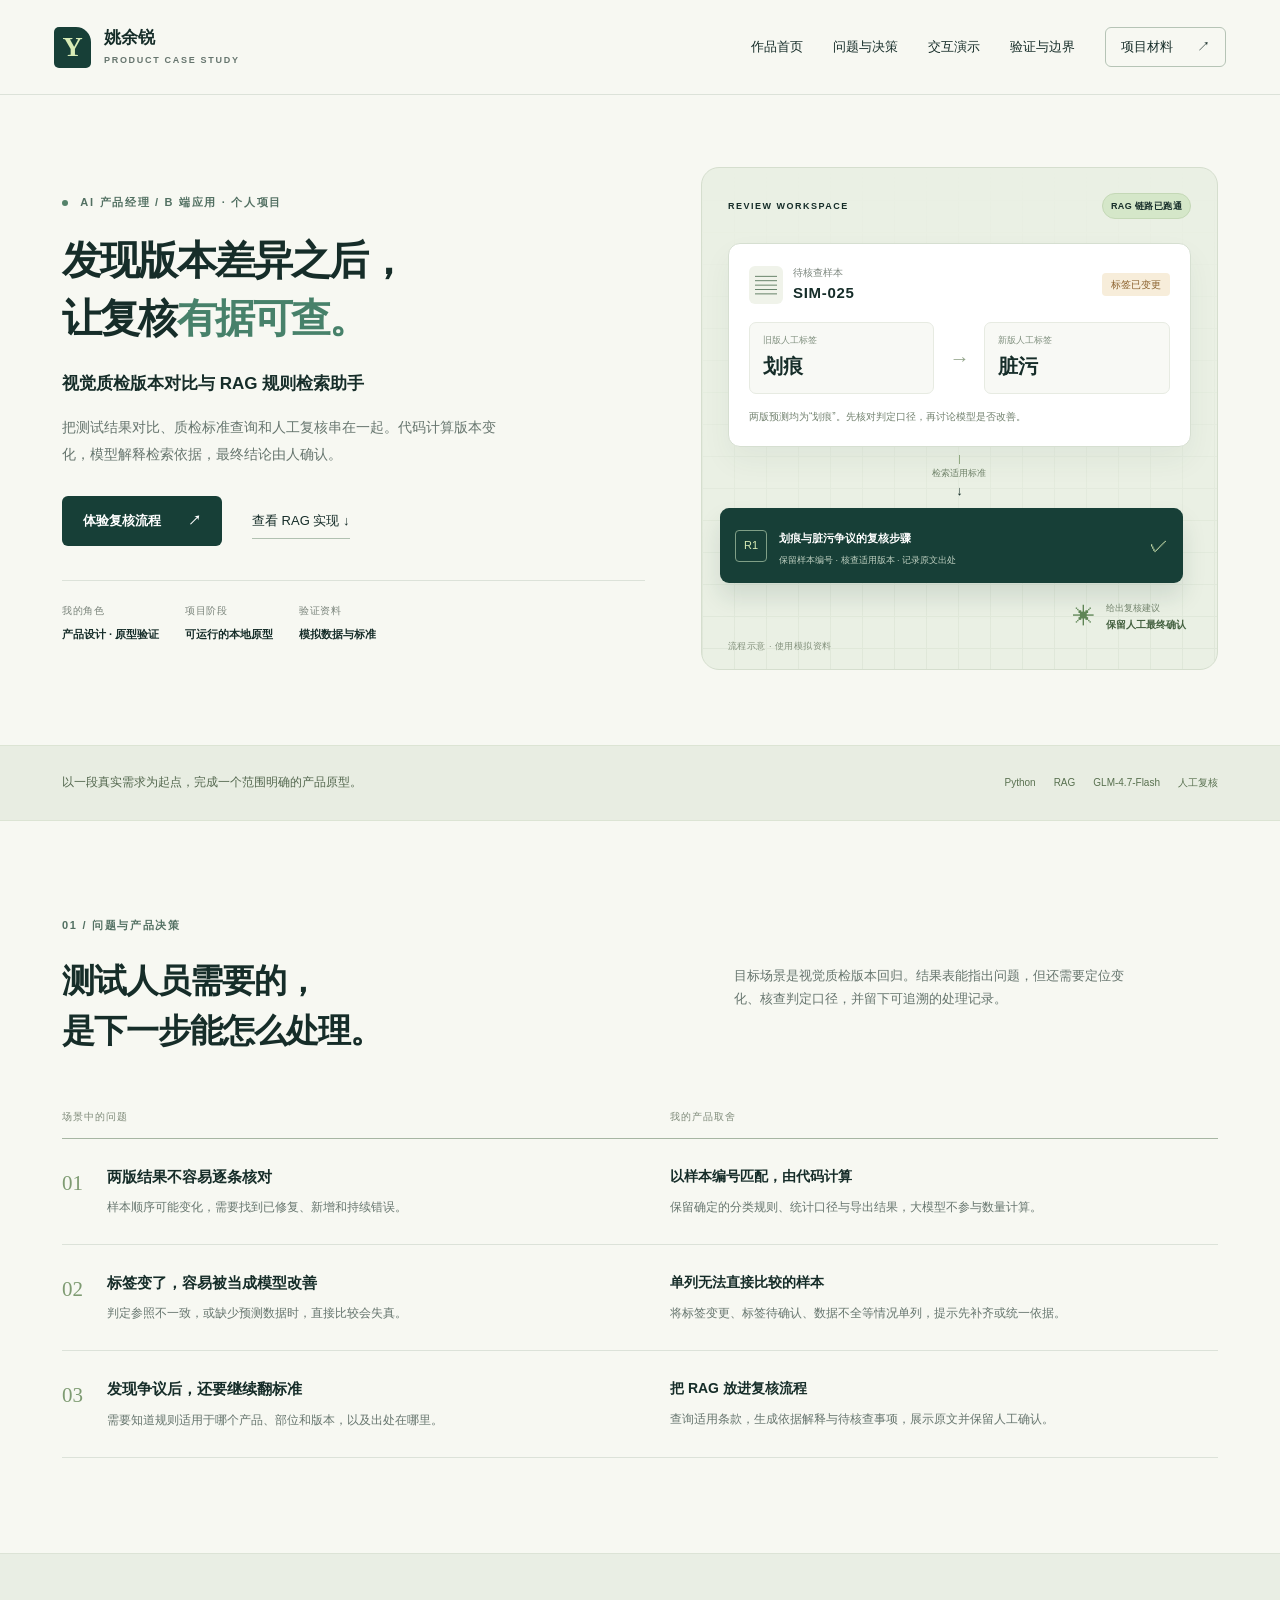
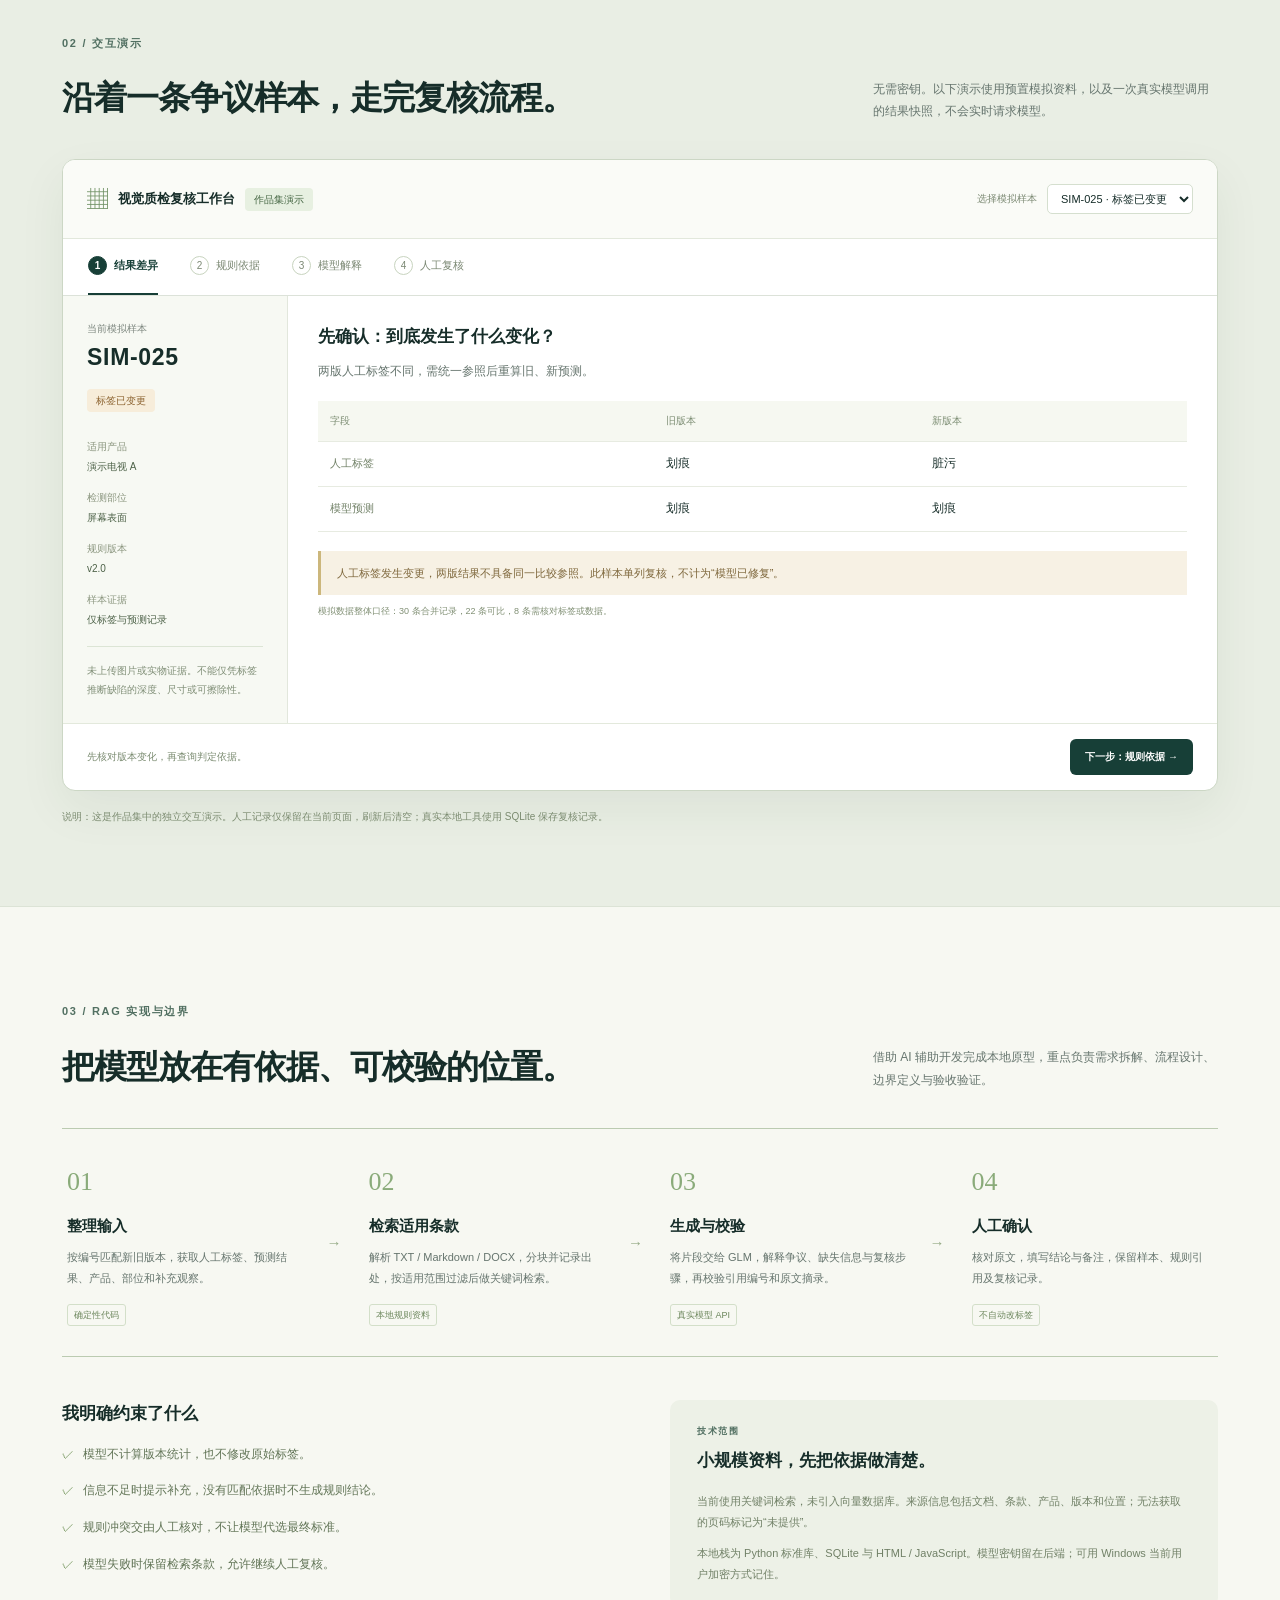
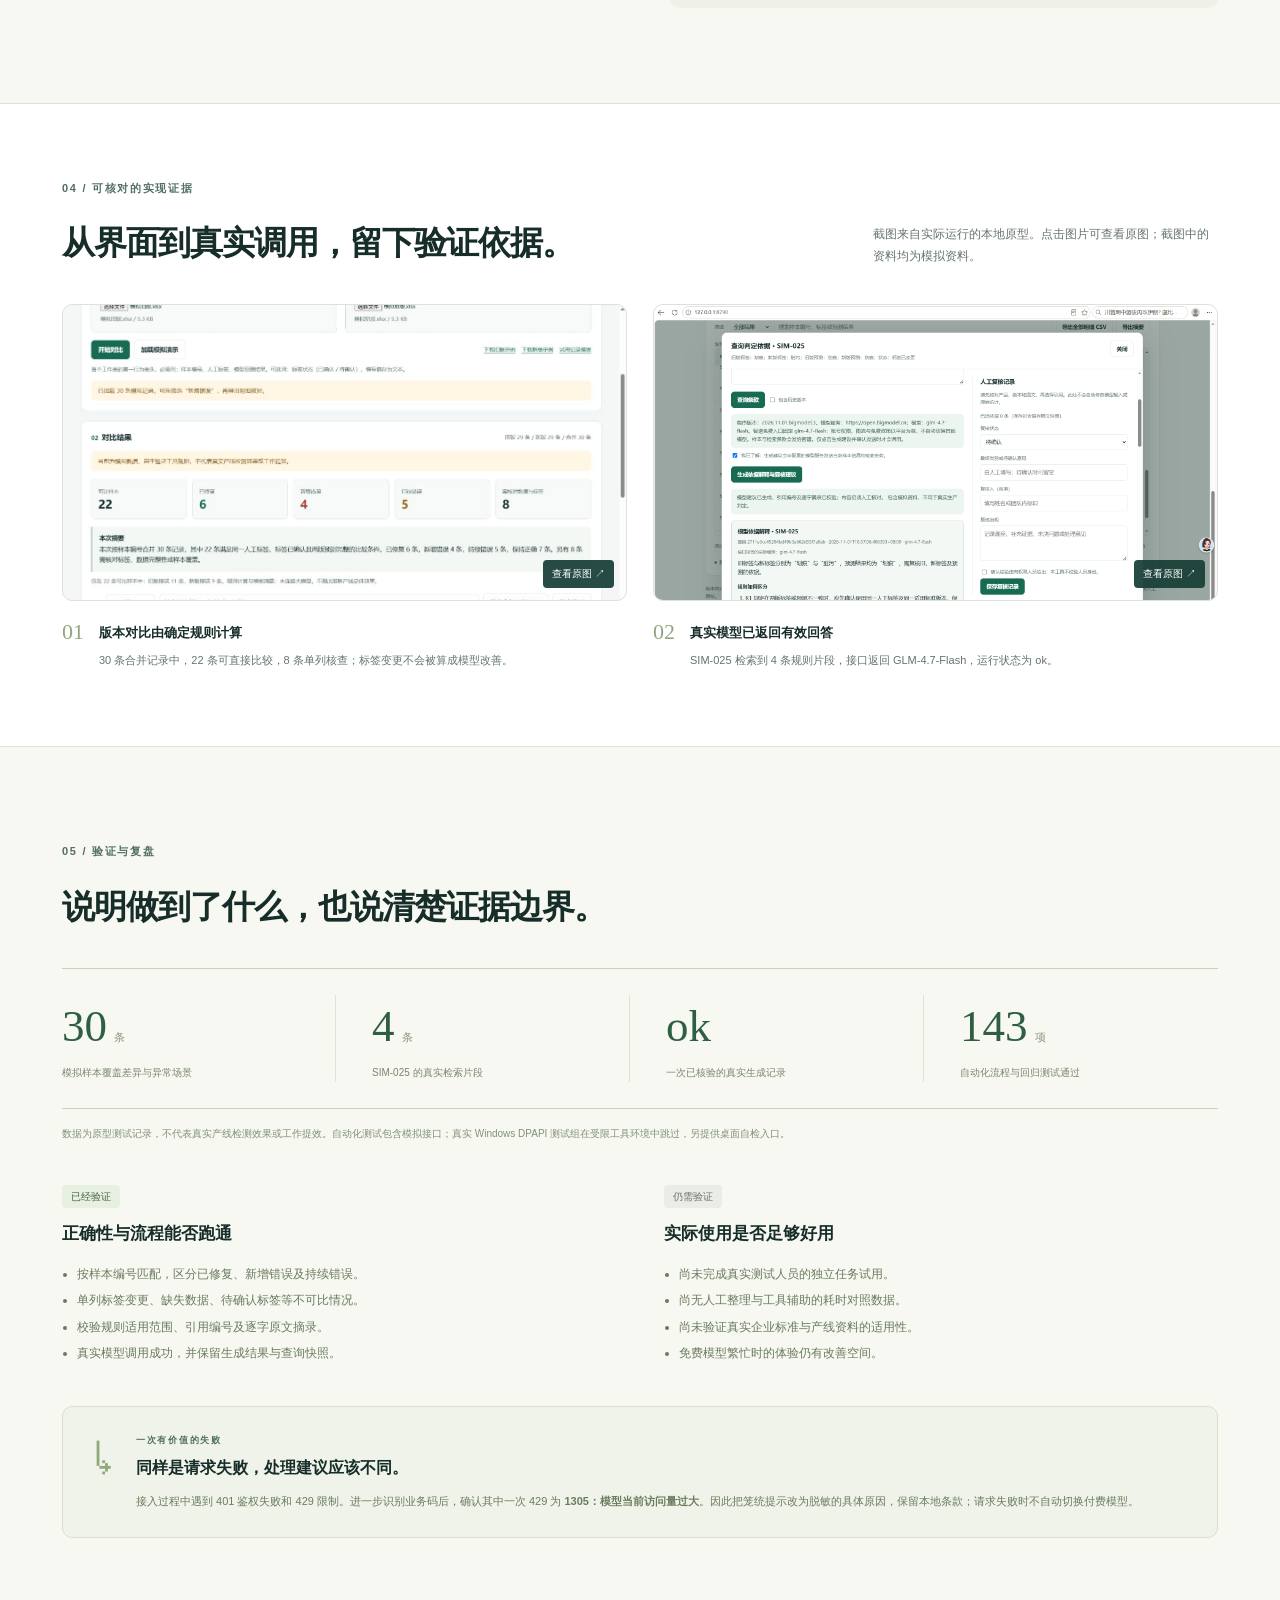
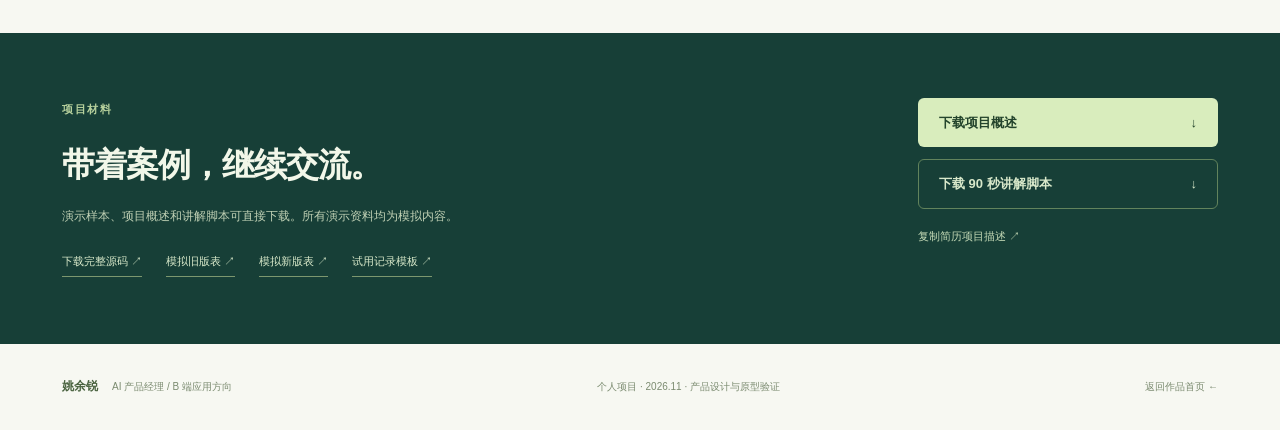
==== case-study.html @ f538631b "Publish AI product portfolio with interactive QC demo and source download" ====
<!doctype html>
<html lang="zh-CN">
<head>
  <meta charset="utf-8"><meta name="viewport" content="width=device-width,initial-scale=1">
  <title>姚余锐｜视觉质检 RAG 助手 · 产品作品集</title>
  <meta name="description" content="姚余锐的 AI 产品经理与 B 端应用个人项目案例：从测试版本差异到规则依据、模型解释和人工复核。含可交互案例与真实生成快照。">
  <meta name="theme-color" content="#173f37">
  <link rel="icon" href="assets/favicon.svg" type="image/svg+xml">
  <link rel="stylesheet" href="styles.css">
  <script src="assets/case-data.js" defer></script><script src="portfolio.js" defer></script>
</head>
<body>
<a class="skip" href="#main">跳到正文</a>
<header class="header"><a href="index.html" class="brand" aria-label="姚余锐作品集首页"><span class="monogram">Y</span><span>姚余锐<span class="brand-sub">PRODUCT CASE STUDY</span></span></a><nav aria-label="主导航"><a href="index.html">作品首页</a><a href="#problem">问题与决策</a><a href="#demo">交互演示</a><a href="#validation">验证与边界</a><a class="nav-cta" href="#materials">项目材料 <span aria-hidden="true">↗</span></a></nav></header>
<main id="main">
<section class="hero wrap">
  <div class="hero-copy"><p class="eyebrow"><span class="dot"></span> AI 产品经理 / B 端应用 · 个人项目</p><h1>发现版本差异之后，<br>让复核<span class="accent">有据可查。</span></h1><p class="hero-lead">视觉质检版本对比与 RAG 规则检索助手</p><p class="hero-description">把测试结果对比、质检标准查询和人工复核串在一起。代码计算版本变化，模型解释检索依据，最终结论由人确认。</p><div class="hero-actions"><a class="button primary" href="#demo">体验复核流程 <span aria-hidden="true">↗</span></a><a class="text-link" href="#implementation">查看 RAG 实现 <span aria-hidden="true">↓</span></a></div><dl class="hero-meta"><div><dt>我的角色</dt><dd>产品设计 · 原型验证</dd></div><div><dt>项目阶段</dt><dd>可运行的本地原型</dd></div><div><dt>验证资料</dt><dd>模拟数据与标准</dd></div></dl></div>
  <div class="hero-visual" aria-label="从结果差异到规则依据的产品流程示意">
    <div class="visual-grid"></div><div class="visual-top"><span>REVIEW WORKSPACE</span><span class="live-pill">RAG 链路已跑通</span></div>
    <div class="sample-card"><div class="sample-title"><span class="file-icon">▤</span><div><span class="small-muted">待核查样本</span><strong>SIM-025</strong></div><span class="tag amber">标签已变更</span></div><div class="prediction-grid"><div><span>旧版人工标签</span><b>划痕</b></div><span class="change-arrow">→</span><div><span>新版人工标签</span><b>脏污</b></div></div><p>两版预测均为“划痕”。先核对判定口径，再讨论模型是否改善。</p></div>
    <div class="connector"><span></span><b>检索适用标准</b><span>↓</span></div>
    <div class="evidence-preview"><span class="source-index">R1</span><div><strong>划痕与脏污争议的复核步骤</strong><p>保留样本编号 · 核查适用版本 · 记录原文出处</p></div><span class="check-icon">✓</span></div>
    <div class="human-note"><span>✳</span><p>给出复核建议<br><strong>保留人工最终确认</strong></p></div><span class="visual-footnote">流程示意 · 使用模拟资料</span>
  </div>
</section>
<section class="project-strip"><div class="wrap strip-inner"><p>以一段真实需求为起点，完成一个范围明确的产品原型。</p><div><span>Python</span><span>RAG</span><span>GLM-4.7-Flash</span><span>人工复核</span></div></div></section>

<section id="problem" class="section wrap"><div class="section-intro"><p class="eyebrow">01 / 问题与产品决策</p><h2>测试人员需要的，<br>是下一步能怎么处理。</h2><p>目标场景是视觉质检版本回归。结果表能指出问题，但还需要定位变化、核查判定口径，并留下可追溯的处理记录。</p></div>
  <div class="decision-table"><div class="decision-head"><span>场景中的问题</span><span>我的产品取舍</span></div><article><div><span class="index">01</span><h3>两版结果不容易逐条核对</h3><p>样本顺序可能变化，需要找到已修复、新增和持续错误。</p></div><div><h4>以样本编号匹配，由代码计算</h4><p>保留确定的分类规则、统计口径与导出结果，大模型不参与数量计算。</p></div></article><article><div><span class="index">02</span><h3>标签变了，容易被当成模型改善</h3><p>判定参照不一致，或缺少预测数据时，直接比较会失真。</p></div><div><h4>单列无法直接比较的样本</h4><p>将标签变更、标签待确认、数据不全等情况单列，提示先补齐或统一依据。</p></div></article><article><div><span class="index">03</span><h3>发现争议后，还要继续翻标准</h3><p>需要知道规则适用于哪个产品、部位和版本，以及出处在哪里。</p></div><div><h4>把 RAG 放进复核流程</h4><p>查询适用条款，生成依据解释与待核查事项，展示原文并保留人工确认。</p></div></article></div>
</section>

<section id="demo" class="demo-section"><div class="wrap"><div class="section-heading"><div><p class="eyebrow">02 / 交互演示</p><h2>沿着一条争议样本，走完复核流程。</h2></div><p>无需密钥。以下演示使用预置模拟资料，以及一次真实模型调用的结果快照，不会实时请求模型。</p></div>
  <div class="workspace"><div class="workspace-top"><div><span class="workspace-symbol">▦</span><strong>视觉质检复核工作台</strong><span class="tag pale">作品集演示</span></div><label>选择模拟样本 <select id="sampleSelect"><option value="SIM-025">SIM-025 · 标签已变更</option><option value="SIM-026">SIM-026 · 数据不完整</option><option value="SIM-007">SIM-007 · 新增错误</option></select></label></div>
  <div class="step-tabs" role="tablist" aria-label="复核步骤"><button id="tab-0" role="tab" aria-selected="true" aria-controls="demoPanel" data-step="0"><span>1</span>结果差异</button><button id="tab-1" role="tab" aria-selected="false" aria-controls="demoPanel" data-step="1"><span>2</span>规则依据</button><button id="tab-2" role="tab" aria-selected="false" aria-controls="demoPanel" data-step="2"><span>3</span>模型解释</button><button id="tab-3" role="tab" aria-selected="false" aria-controls="demoPanel" data-step="3"><span>4</span>人工复核</button></div>
  <div class="workspace-body"><aside class="sample-summary"><div class="small-muted">当前模拟样本</div><h3 id="sampleId">SIM-025</h3><span id="sampleStatus" class="tag amber">标签已变更</span><dl><div><dt>适用产品</dt><dd>演示电视 A</dd></div><div><dt>检测部位</dt><dd>屏幕表面</dd></div><div><dt>规则版本</dt><dd>v2.0</dd></div><div><dt>样本证据</dt><dd>仅标签与预测记录</dd></div></dl><p class="aside-note">未上传图片或实物证据。不能仅凭标签推断缺陷的深度、尺寸或可擦除性。</p></aside><div id="demoPanel" role="tabpanel" aria-labelledby="tab-0" tabindex="0"></div></div>
  <div class="workspace-bottom"><span id="stepHint">先核对版本变化，再查询判定依据。</span><button id="nextStep" class="button small primary">下一步：规则依据 →</button></div></div>
  <p class="demo-footnote">说明：这是作品集中的独立交互演示。人工记录仅保留在当前页面，刷新后清空；真实本地工具使用 SQLite 保存复核记录。</p>
</div></section>

<section id="implementation" class="section wrap"><div class="section-heading"><div><p class="eyebrow">03 / RAG 实现与边界</p><h2>把模型放在有依据、可校验的位置。</h2></div><p>借助 AI 辅助开发完成本地原型，重点负责需求拆解、流程设计、边界定义与验收验证。</p></div>
  <div class="architecture"><article><span class="arch-number">01</span><h3>整理输入</h3><p>按编号匹配新旧版本，获取人工标签、预测结果、产品、部位和补充观察。</p><small>确定性代码</small></article><span class="arch-arrow">→</span><article><span class="arch-number">02</span><h3>检索适用条款</h3><p>解析 TXT / Markdown / DOCX，分块并记录出处，按适用范围过滤后做关键词检索。</p><small>本地规则资料</small></article><span class="arch-arrow">→</span><article><span class="arch-number">03</span><h3>生成与校验</h3><p>将片段交给 GLM，解释争议、缺失信息与复核步骤，再校验引用编号和原文摘录。</p><small>真实模型 API</small></article><span class="arch-arrow">→</span><article><span class="arch-number">04</span><h3>人工确认</h3><p>核对原文，填写结论与备注，保留样本、规则引用及复核记录。</p><small>不自动改标签</small></article></div>
  <div class="boundary-grid"><div><h3>我明确约束了什么</h3><ul class="check-list"><li>模型不计算版本统计，也不修改原始标签。</li><li>信息不足时提示补充，没有匹配依据时不生成规则结论。</li><li>规则冲突交由人工核对，不让模型代选最终标准。</li><li>模型失败时保留检索条款，允许继续人工复核。</li></ul></div><div class="implementation-note"><p class="eyebrow">技术范围</p><h3>小规模资料，先把依据做清楚。</h3><p>当前使用关键词检索，未引入向量数据库。来源信息包括文档、条款、产品、版本和位置；无法获取的页码标记为“未提供”。</p><p>本地栈为 Python 标准库、SQLite 与 HTML / JavaScript。模型密钥留在后端；可用 Windows 当前用户加密方式记住。</p></div></div>
</section>

<section class="evidence-section"><div class="wrap"><div class="section-heading"><div><p class="eyebrow">04 / 可核对的实现证据</p><h2>从界面到真实调用，留下验证依据。</h2></div><p>截图来自实际运行的本地原型。点击图片可查看原图；截图中的资料均为模拟资料。</p></div><div class="screenshots"><figure><button class="image-button" data-image="assets/comparison.png" data-caption="本地工具 · 模拟版本对比结果"><img src="assets/comparison.png" alt="本地工具模拟版本对比：22条可比样本、6条已修复、4条新增错误、5条持续错误和8条需核对记录" loading="lazy" width="1265" height="712"><span class="zoom-label">查看原图 ↗</span></button><figcaption><span>01</span><div><strong>版本对比由确定规则计算</strong><p>30 条合并记录中，22 条可直接比较，8 条单列核查；标签变更不会被算成模型改善。</p></div></figcaption></figure><figure><button class="image-button" data-image="assets/rag-success.png" data-caption="真实模型调用 · SIM-025 成功结果"><img src="assets/rag-success.png" alt="SIM-025真实调用GLM-4.7-Flash成功，模型建议已生成，引用编号及逐字摘录已校验" loading="lazy" width="1838" height="1031"><span class="zoom-label">查看原图 ↗</span></button><figcaption><span>02</span><div><strong>真实模型已返回有效回答</strong><p>SIM-025 检索到 4 条规则片段，接口返回 GLM-4.7-Flash，运行状态为 ok。</p></div></figcaption></figure></div></div></section>

<section id="validation" class="section wrap"><div class="section-heading"><div><p class="eyebrow">05 / 验证与复盘</p><h2>说明做到了什么，也说清楚证据边界。</h2></div></div><div class="validation-stats"><div><b>30<span>条</span></b><p>模拟样本覆盖差异与异常场景</p></div><div><b>4<span>条</span></b><p>SIM-025 的真实检索片段</p></div><div><b>ok</b><p>一次已核验的真实生成记录</p></div><div><b>143<span>项</span></b><p>自动化流程与回归测试通过</p></div></div>
<p class="validation-caption">数据为原型测试记录，不代表真实产线检测效果或工作提效。自动化测试包含模拟接口；真实 Windows DPAPI 测试组在受限工具环境中跳过，另提供桌面自检入口。</p>
<div class="verification-grid"><article><span class="tag pale">已经验证</span><h3>正确性与流程能否跑通</h3><ul><li>按样本编号匹配，区分已修复、新增错误及持续错误。</li><li>单列标签变更、缺失数据、待确认标签等不可比情况。</li><li>校验规则适用范围、引用编号及逐字原文摘录。</li><li>真实模型调用成功，并保留生成结果与查询快照。</li></ul></article><article><span class="tag neutral">仍需验证</span><h3>实际使用是否足够好用</h3><ul><li>尚未完成真实测试人员的独立任务试用。</li><li>尚无人工整理与工具辅助的耗时对照数据。</li><li>尚未验证真实企业标准与产线资料的适用性。</li><li>免费模型繁忙时的体验仍有改善空间。</li></ul></article></div>
<div class="lesson"><span class="lesson-mark">↳</span><div><p class="eyebrow">一次有价值的失败</p><h3>同样是请求失败，处理建议应该不同。</h3><p>接入过程中遇到 401 鉴权失败和 429 限制。进一步识别业务码后，确认其中一次 429 为 <strong>1305：模型当前访问量过大</strong>。因此把笼统提示改为脱敏的具体原因，保留本地条款；请求失败时不自动切换付费模型。</p></div></div>
</section>

<section id="materials" class="materials-section"><div class="wrap materials-inner"><div><p class="eyebrow">项目材料</p><h2>带着案例，继续交流。</h2><p>演示样本、项目概述和讲解脚本可直接下载。所有演示资料均为模拟内容。</p><div class="download-links"><a href="assets/qc-rag-source.zip" download>下载完整源码 ↗</a><a href="assets/demo-old.xlsx" download>模拟旧版表 ↗</a><a href="assets/demo-new.xlsx" download>模拟新版表 ↗</a><a href="assets/usability-test-template.xlsx" download>试用记录模板 ↗</a></div></div><div class="material-actions"><a class="button light" href="assets/project-brief.txt" download>下载项目概述 <span>↓</span></a><a class="button outline-light" href="assets/demo-script.txt" download>下载 90 秒讲解脚本 <span>↓</span></a><button class="text-light" id="copyResume">复制简历项目描述 ↗</button><span id="copyStatus" role="status" aria-live="polite"></span></div></div></section>
<footer class="footer wrap"><div><strong>姚余锐</strong><span>AI 产品经理 / B 端应用方向</span></div><p>个人项目 · 2026.11 · 产品设计与原型验证</p><a href="index.html">返回作品首页 ←</a></footer>
</main>
<dialog id="imageDialog" class="image-dialog"><div class="image-dialog-bar"><span id="imageCaption"></span><button id="closeImage" aria-label="关闭原图">关闭 ×</button></div><img id="fullImage" alt=""></dialog>
</body></html>
---- styles.css ----
@charset "UTF-8";
:root{--ink:#162d29;--muted:#66756e;--line:#dce2d9;--paper:#f7f8f2;--green:#173f37;--accent:#d8ecb6;--white:#fff;--amber:#8c6330;--radius:18px}
*{box-sizing:border-box}html{scroll-behavior:smooth;scroll-padding-top:95px}body{margin:0;background:var(--paper);color:var(--ink);font-family:"Segoe UI","Microsoft YaHei","PingFang SC",sans-serif;font-size:15px;line-height:1.8;-webkit-font-smoothing:antialiased}a{color:inherit;text-decoration:none}button,input,select,textarea{font:inherit}button,a,select,input,textarea{-webkit-tap-highlight-color:transparent}button{cursor:pointer}button:disabled{cursor:not-allowed;opacity:.5}button:focus-visible,a:focus-visible,select:focus-visible,input:focus-visible,textarea:focus-visible{outline:3px solid #6a9d76;outline-offset:4px}img{display:block;max-width:100%}p,h1,h2,h3,h4,dl,figure{margin:0}ul{padding-left:1.25em}p{overflow-wrap:anywhere}.wrap{max-width:1240px;padding-inline:42px;margin-inline:auto}.skip{position:absolute;left:20px;top:-70px;background:var(--green);color:white;padding:10px 18px;z-index:100}.skip:focus{top:10px}.header{height:95px;max-width:1410px;padding:0 54px;margin:auto;display:flex;align-items:center;justify-content:space-between;gap:25px;border-bottom:1px solid var(--line)}.brand{display:flex;align-items:center;gap:13px;line-height:1.3;font-weight:650;font-size:17px}.monogram{width:37px;height:41px;display:grid;place-items:center;background:var(--green);color:var(--accent);font-family:Georgia,serif;font-size:28px;border-radius:5px 15px 5px 5px}.brand-sub{display:block;font-size:9px;letter-spacing:1.7px;color:var(--muted);margin-top:6px;font-weight:550}.header nav{display:flex;align-items:center;gap:30px;font-size:13px}.header nav a:hover{color:#3b7963}.nav-cta{border:1px solid #b6c4b6;padding:7px 15px;border-radius:6px;display:flex;gap:24px;align-items:center}.hero{min-height:650px;display:grid;grid-template-columns:1.06fr .94fr;align-items:center;gap:56px;padding-top:65px;padding-bottom:68px}.eyebrow{font-size:11px;letter-spacing:1.7px;font-weight:600;text-transform:uppercase;color:#527062;margin-bottom:20px}.dot{display:inline-block;width:6px;height:6px;border-radius:50%;background:#54826a;vertical-align:middle;margin-right:8px}h1{font-size:clamp(33px,3.15vw,48px);line-height:1.42;letter-spacing:-1.8px;font-weight:650}.accent{color:#47816a;position:relative;white-space:nowrap}.hero-lead{font-size:17px;font-weight:600;margin-top:22px}.hero-description{color:var(--muted);max-width:450px;margin-top:14px;font-size:14px;line-height:1.95}.hero-actions{display:flex;gap:30px;align-items:center;margin:28px 0 34px}.button{display:inline-flex;align-items:center;justify-content:space-between;gap:27px;padding:12px 20px;border:1px solid transparent;border-radius:6px;font-size:13px;font-weight:600;transition:background .15s,transform .15s}.button:hover{transform:translateY(-1px)}.primary{background:var(--green);color:white}.primary:hover{background:#275a4e}.text-link{font-size:13px;border-bottom:1px solid #b1c1b1;padding-block:6px}.hero-meta{display:flex;border-top:1px solid var(--line);padding-top:21px;gap:26px}.hero-meta dt{font-size:10px;color:#7a847b;letter-spacing:.6px}.hero-meta dd{font-size:11px;font-weight:600;margin:5px 0 0}.hero-visual{position:relative;min-height:463px;background:#eaf0e4;border:1px solid #d5dece;border-radius:var(--radius);padding:25px 26px 30px;overflow:hidden}.visual-grid{position:absolute;inset:0;opacity:.45;background-image:linear-gradient(#d3ddcc 1px,transparent 1px),linear-gradient(90deg,#d3ddcc 1px,transparent 1px);background-size:32px 32px;mask-image:linear-gradient(to top,#000,transparent)}.visual-top{position:relative;display:flex;justify-content:space-between;gap:10px;align-items:center;font-size:9px;letter-spacing:1.5px;font-weight:650}.live-pill{letter-spacing:.4px;background:#d5e7c9;border:1px solid #c4d8b6;padding:4px 8px;border-radius:30px;font-size:9px}.sample-card{position:relative;background:#fff;box-shadow:0 14px 30px #2946320e;border:1px solid #d6dfd1;border-radius:12px;padding:20px;margin-top:24px}.sample-title{display:flex;gap:10px;align-items:center}.file-icon{width:34px;height:38px;background:#f0f3ea;color:#55755a;display:grid;place-items:center;font-size:22px;border-radius:6px}.small-muted{font-size:10px;display:block;color:#7d877f}.sample-title strong{display:block;font-size:15px;letter-spacing:.7px;line-height:1.5}.tag{display:inline-flex;align-items:center;width:max-content;padding:3px 9px;font-size:10px;line-height:1.7;border-radius:4px;white-space:nowrap}.sample-title .tag{margin-left:auto}.amber{background:#f7edda;color:var(--amber)}.pale{background:#e7f0e1;color:#456643}.neutral{background:#eaece7;color:#697568}.prediction-grid{display:grid;grid-template-columns:1fr auto 1fr;align-items:center;gap:15px;padding:17px 0 13px}.prediction-grid>div{background:#f8f9f5;border:1px solid #e7ebe2;border-radius:7px;padding:9px 13px}.prediction-grid span:not(.change-arrow){display:block;font-size:9px;color:#80907f}.prediction-grid b{font-size:20px;font-weight:600}.change-arrow{color:#96a78e;font-size:20px}.sample-card>p{font-size:10px;color:#71816e;line-height:1.9}.connector{position:relative;display:flex;flex-direction:column;align-items:center;font-size:13px;line-height:1.5;padding:8px}.connector b{font-size:9px;font-weight:500;color:#6e8168}.connector>span:first-child{height:9px;border-left:1px solid #92aa82;margin-bottom:3px}.evidence-preview{position:relative;display:flex;align-items:center;gap:12px;padding:15px;background:var(--green);color:white;border-radius:9px;transform:translateX(-8px);box-shadow:0 14px 23px #193f3720}.source-index{border:1px solid #809f87;color:#d8ecb6;border-radius:4px;font-size:11px;padding:5px 8px}.evidence-preview strong{font-size:11px;font-weight:600}.evidence-preview p{font-size:9px;color:#bfd0c1;margin-top:2px}.check-icon{margin-left:auto;color:var(--accent);font-size:18px}.human-note{position:relative;display:flex;align-items:center;gap:11px;justify-content:flex-end;padding:14px 5px 2px}.human-note>span{color:#5e8555;font-size:22px}.human-note p{font-size:9px;color:#71826b;line-height:1.7}.human-note strong{font-size:10px;color:#43603f}.visual-footnote{font-size:9px;position:absolute;bottom:15px;left:26px;color:#82907b;letter-spacing:.5px}.project-strip{background:#e8ede2;border-top:1px solid #dce4d4;border-bottom:1px solid #dce4d4}.strip-inner{display:flex;justify-content:space-between;align-items:center;min-height:74px;gap:20px}.strip-inner p{font-size:12px;color:#53674e}.strip-inner>div{display:flex;gap:18px;font-size:10px;color:#597150}.section{padding-block:95px}.section-intro{display:grid;grid-template-columns:1.1fr .9fr;column-gap:80px;align-items:start}.section-intro .eyebrow{grid-column:1/-1}.section-intro>p:last-child{color:var(--muted);font-size:13px;max-width:400px;padding-top:8px}h2{font-size:clamp(25px,2.6vw,34px);line-height:1.5;font-weight:600;letter-spacing:-1px}h3{font-size:17px;font-weight:600;line-height:1.7}h4{font-size:14px;font-weight:600}.decision-table{margin-top:40px}.decision-head{display:grid;grid-template-columns:1fr 1fr;border-bottom:1px solid #a7b6a3;padding:12px 0;color:#7d8978;letter-spacing:1px;font-size:10px;gap:60px}.decision-table article{display:grid;grid-template-columns:1fr 1fr;gap:60px;border-bottom:1px solid var(--line);padding:25px 0}.decision-table article>div:first-child{position:relative;padding-left:45px}.decision-table .index{position:absolute;left:0;top:1px;font-family:Georgia,serif;font-size:21px;color:#7e9b72}.decision-table h3{font-size:15px}.decision-table p{font-size:12px;line-height:1.9;color:var(--muted);margin-top:7px;max-width:430px}.demo-section{background:#e9eee4;padding-block:80px;border-block:1px solid #dce3d6}.section-heading{display:flex;justify-content:space-between;align-items:flex-end;gap:60px;margin-bottom:36px}.section-heading>p{font-size:12px;color:var(--muted);max-width:345px;line-height:1.9}.workspace{background:white;border:1px solid #ccd7c5;border-radius:13px;box-shadow:0 18px 48px #263b2510;overflow:hidden}.workspace-top{display:flex;align-items:center;justify-content:space-between;gap:15px;padding:20px 24px;border-bottom:1px solid #e2e8dc;background:#fafbf7}.workspace-top>div{display:flex;align-items:center;gap:10px}.workspace-top strong{font-size:13px}.workspace-symbol{font-size:21px;color:#709164}.workspace-top label{font-size:10px;color:#7b8973;display:flex;align-items:center;gap:10px}select{border:1px solid #d5dfcf;border-radius:5px;background:#fff;color:var(--ink);padding:7px 9px;font-size:11px;max-width:100%}.step-tabs{display:flex;padding-inline:25px;gap:32px;border-bottom:1px solid var(--line)}.step-tabs button{border:0;background:transparent;padding:17px 0;font-size:11px;color:#7b8873;border-bottom:2px solid transparent;display:flex;align-items:center;gap:7px}.step-tabs button>span{width:19px;height:19px;border:1px solid #c8d4bf;border-radius:50%;display:grid;place-items:center;font-size:10px}.step-tabs [aria-selected=true]{color:var(--green);border-bottom-color:var(--green);font-weight:600}.step-tabs [aria-selected=true]>span{background:var(--green);border-color:var(--green);color:white}.workspace-body{display:grid;grid-template-columns:225px 1fr;min-height:382px}.sample-summary{padding:24px;background:#f7f9f3;border-right:1px solid #e2e7dc}.sample-summary h3{font-size:23px;letter-spacing:.7px;margin-bottom:8px}.sample-summary dl{margin-top:26px;font-size:10px}.sample-summary dl>div{margin-bottom:13px}.sample-summary dt{color:#8b967f}.sample-summary dd{margin:2px 0 0;color:#4d6248}.aside-note{border-top:1px solid #dce5d5;margin-top:17px;padding-top:14px;font-size:10px;color:#7f8e76;line-height:1.9}#demoPanel{padding:27px 30px;min-width:0}#demoPanel h3{margin-bottom:9px}#demoPanel .panel-lead{font-size:12px;color:var(--muted);margin-bottom:19px}.comparison-table{width:100%;border-collapse:collapse;font-size:12px}.comparison-table th,.comparison-table td{text-align:left;padding:11px 12px;border-bottom:1px solid #e7ebe1}.comparison-table th{color:#7c8d73;background:#f6f8f1;font-size:10px;font-weight:500}.comparison-table td:first-child{font-size:11px;color:#728268}.inline-notice{padding:12px 16px;background:#f7f1e4;border-left:3px solid #ccb77c;font-size:11px;line-height:1.9;margin-top:19px;color:#7f683d}.source-card{border:1px solid #dce5d5;background:#fff;border-radius:7px;padding:15px;margin-bottom:12px}.source-title{display:flex;align-items:flex-start;gap:9px}.source-title label{display:flex;gap:8px;font-size:12px;font-weight:600;cursor:pointer}.source-title input{accent-color:var(--green);margin-top:5px}.source-meta{font-size:9px;color:#819075;margin:8px 0}.source-card blockquote{background:#f4f7ef;border-left:2px solid #acc59c;padding:10px 12px;margin:0;font-size:11px;color:#4e6644;line-height:1.9}.source-card .location{font-size:9px;color:#89927e;margin-top:7px}.source-summary{display:flex;align-items:center;justify-content:space-between;font-size:10px;gap:10px}.snapshot-label{display:inline-flex;gap:7px;align-items:center;background:#edf4e7;color:#4f713d;border-radius:4px;padding:4px 8px;font-size:9px;margin-bottom:12px}.answer-group{margin:17px 0}.answer-group h4{font-size:12px;margin-bottom:9px}.answer-group ol,.answer-group ul{padding-left:20px;margin:0}.answer-group li{font-size:11px;color:#55684b;margin:8px 0;line-height:1.9}.citation-chip{display:inline-block;background:#e9f0e3;border:0;border-radius:3px;padding:0 5px;font-size:9px;color:#3d6034;margin:0 4px;cursor:help}.citation-excerpt{display:block;color:#87927c;font-size:10px;margin-top:3px}.workspace-bottom{padding:15px 24px;border-top:1px solid #e3e9dc;display:flex;align-items:center;justify-content:space-between;gap:20px}.workspace-bottom>span{font-size:10px;color:#7a8b70}.button.small{font-size:10px;padding:8px 14px;gap:15px}.demo-footnote{font-size:10px;color:#7b8b70;margin-top:17px}.review-form{display:grid;gap:13px}.review-form label{font-size:11px;color:#65765c}.review-form label>span{display:block;margin-bottom:5px}.review-form input[type=text],.review-form textarea{width:100%;border:1px solid #d6e0cd;border-radius:5px;padding:9px 11px;background:#fcfdf9;font-size:12px;color:var(--ink)}.review-form textarea{resize:vertical;min-height:78px}.review-form .authority{display:flex;align-items:center;gap:8px}.review-form .authority input{accent-color:var(--green)}.saved-message{padding:11px;background:#edf5e5;border-radius:5px;font-size:11px;color:#4c7138}.architecture{display:grid;grid-template-columns:1fr 24px 1fr 24px 1fr 24px 1fr;border-top:1px solid #bbcbb1;border-bottom:1px solid #bbcbb1;padding:30px 0;gap:13px}.architecture article{padding-inline:5px}.arch-number{font-family:Georgia,serif;font-size:26px;color:#8aab7a}.architecture h3{font-size:15px;margin:8px 0}.architecture p{font-size:11px;line-height:1.9;color:var(--muted)}.architecture small{font-size:9px;display:inline-block;color:#6d875d;border:1px solid #d3dfc9;border-radius:3px;margin-top:15px;padding:2px 6px}.arch-arrow{align-self:center;color:#95aa86}.boundary-grid{display:grid;grid-template-columns:1fr 1fr;gap:60px;margin-top:43px;align-items:stretch}.boundary-grid h3{font-size:17px;margin-bottom:15px}.check-list{padding:0;list-style:none;margin:0}.check-list li{font-size:12px;color:#627557;margin-bottom:15px;padding-left:21px;position:relative}.check-list li:before{content:'✓';position:absolute;left:0;color:#6d9155}.implementation-note{background:#edf1e7;border-radius:10px;padding:23px 27px}.implementation-note .eyebrow{font-size:9px;margin-bottom:8px}.implementation-note p:not(.eyebrow){font-size:11px;color:#718167;line-height:1.9;margin-top:10px}.evidence-section{padding:75px 0;background:#fff;border-block:1px solid var(--line)}.screenshots{display:grid;grid-template-columns:1fr 1fr;gap:26px}.image-button{display:block;position:relative;width:100%;padding:0;background:#edf1e8;border:1px solid #dce3d5;border-radius:10px;overflow:hidden}.image-button img{width:100%;height:295px;object-fit:cover;object-position:top;transition:transform .3s}.image-button:hover img{transform:scale(1.025)}.zoom-label{position:absolute;right:12px;bottom:12px;background:#173f37ed;color:white;border-radius:4px;font-size:10px;padding:5px 9px}.screenshots figcaption{display:flex;gap:15px;margin-top:17px}.screenshots figcaption>span{font-family:Georgia,serif;color:#90a77e;font-size:22px;line-height:1.3}.screenshots figcaption strong{font-size:13px}.screenshots figcaption p{font-size:11px;color:var(--muted);margin-top:5px;line-height:1.9}.validation-stats{display:grid;grid-template-columns:repeat(4,1fr);border-block:1px solid #c6d3bb;padding:26px 0;gap:20px}.validation-stats>div{padding-inline:16px;border-right:1px solid #dce5d5}.validation-stats>div:first-child{padding-left:0}.validation-stats>div:last-child{border:0}.validation-stats b{font-family:Georgia,serif;font-weight:400;font-size:45px;color:#2f5f43;line-height:1.4}.validation-stats b>span{font:11px "Microsoft YaHei",sans-serif;margin-left:7px;color:#849577}.validation-stats p{font-size:10px;color:#78876f;margin-top:6px}.validation-caption{font-size:10px;color:#829076;line-height:1.9;margin-top:15px}.verification-grid{display:grid;grid-template-columns:1fr 1fr;gap:48px;margin-top:38px}.verification-grid h3{font-size:17px;margin-top:12px}.verification-grid ul{font-size:12px;color:#697b5e;line-height:2.2;margin-bottom:0}.lesson{display:flex;gap:22px;border:1px solid #d6e1cb;border-radius:10px;padding:25px 28px;background:#eff3e9;margin-top:40px}.lesson-mark{font-family:Georgia,serif;font-size:45px;color:#91aa79;line-height:1.5}.lesson .eyebrow{margin-bottom:5px;font-size:9px}.lesson h3{font-size:16px;margin-bottom:9px}.lesson p:last-child{font-size:11px;color:#6b7c5e;line-height:2}.materials-section{background:var(--green);color:#f2f7e9;padding:65px 0}.materials-inner{display:grid;grid-template-columns:1fr 300px;gap:80px;align-items:center}.materials-section .eyebrow{color:#b6d09c}.materials-section p:not(.eyebrow){font-size:12px;color:#bfd0b4;margin-top:16px}.download-links{display:flex;flex-wrap:wrap;gap:24px;font-size:11px;margin-top:24px}.download-links a{color:#d7e8c9;border-bottom:1px solid #7c976e;padding-bottom:4px}.material-actions{display:flex;flex-direction:column;align-items:stretch;gap:12px}.light{background:#d9edbd;color:#24442c}.light:hover{background:#e7f4d7}.outline-light{border-color:#62835c;color:#d8e8ca;background:transparent}.text-light{background:none;border:0;color:#c6dbb7;text-align:left;font-size:11px;padding:6px 0}.material-actions #copyStatus{font-size:10px;line-height:1.5;color:#d4e7bf;min-height:15px}.footer{display:flex;justify-content:space-between;align-items:center;gap:25px;padding-top:32px;padding-bottom:32px;font-size:10px;color:#7b8b70}.footer strong{color:#4b6441;font-size:12px;margin-right:14px}.footer p{font-size:10px}.image-dialog{max-width:min(1400px,94vw);width:94vw;max-height:92vh;border:1px solid #bacbb0;border-radius:10px;padding:0;background:white}.image-dialog::backdrop{background:#09231db8}.image-dialog-bar{display:flex;align-items:center;justify-content:space-between;padding:12px 18px;position:sticky;top:0;background:white;border-bottom:1px solid #e2e8db;gap:20px;font-size:12px}.image-dialog-bar button{background:#eef3e7;border:1px solid #d8e3ce;padding:5px 13px;border-radius:5px;font-size:11px;color:var(--ink)}.image-dialog>img{width:100%;height:auto}
@media(min-width:1500px){.hero{min-height:700px;gap:75px}.hero-visual{min-height:485px}.sample-card{margin-top:32px;padding:24px}.hero-description{font-size:15px}}
@media(max-width:1000px){.wrap{padding-inline:30px}.header{padding-inline:30px}.hero{gap:30px}.hero-meta{gap:14px}.hero-meta dd{font-size:10px}.hero-visual{padding-inline:18px}.visual-top{letter-spacing:.5px}.live-pill{font-size:8px}.workspace-top label{display:block}.workspace-top select{margin-left:5px}.workspace-body{grid-template-columns:190px 1fr}.sample-summary{padding:20px}#demoPanel{padding:23px}.materials-inner{gap:40px}.decision-table article,.decision-head{gap:35px}.section-intro{gap:40px}.screenshots .image-button img{height:245px}.section-heading{gap:30px}.hero-actions{gap:20px}.hero-actions .button{padding-inline:15px}.architecture{gap:8px}.step-tabs{gap:25px}}
@media(max-width:760px){.wrap{padding-inline:22px}.header{padding-inline:22px;height:80px}.header nav{gap:16px}.header nav>a:not(.nav-cta){display:none}.brand-sub{font-size:8px}.hero{grid-template-columns:1fr;padding-top:44px;padding-bottom:45px;gap:35px}.hero-copy{max-width:540px}.hero h1{font-size:39px;letter-spacing:-1.7px}.hero-description{max-width:500px;font-size:13px}.hero-meta{justify-content:space-between}.hero-meta dd{font-size:11px}.hero-visual{max-width:520px;width:100%;margin:auto;min-height:435px;padding-inline:24px}.hero-actions{margin-bottom:26px}.visual-top{letter-spacing:1.5px}.strip-inner{display:block;padding-block:17px}.strip-inner p{font-size:11px}.strip-inner>div{gap:16px;margin-top:7px;font-size:9px}.section{padding-block:60px}.section-intro{grid-template-columns:1fr;gap:0}.section-intro>p:last-child{max-width:100%;margin-top:18px}.eyebrow{font-size:10px;margin-bottom:15px}h2{font-size:27px}.decision-head{display:none}.decision-table{margin-top:25px}.decision-table article{grid-template-columns:1fr;gap:17px;padding:23px 0}.decision-table article>div:last-child{padding-left:45px;border-left:0}.decision-table h4{font-size:12px}.decision-table p{font-size:11px;max-width:100%}.decision-table article>div:last-child h4:before{content:'→ ';color:#859d77}.section-heading{display:block;margin-bottom:27px}.section-heading>p{margin-top:17px;max-width:100%;font-size:11px}.demo-section{padding-block:50px}.workspace-top{display:block;padding:16px}.workspace-top label{display:flex;justify-content:space-between;margin-top:12px;font-size:9px}.workspace-top strong{font-size:12px}.step-tabs{gap:0;padding-inline:9px;justify-content:space-between}.step-tabs button{font-size:10px;gap:4px;padding:13px 4px}.step-tabs button>span{width:16px;height:16px;font-size:9px}.workspace-body{grid-template-columns:1fr}.sample-summary{border-right:0;border-bottom:1px solid #e2e7dc;padding:17px 20px;display:flex;align-items:center;gap:12px;flex-wrap:wrap}.sample-summary h3{font-size:17px;margin:0}.sample-summary>.small-muted{font-size:9px}.sample-summary dl{display:flex;flex-wrap:wrap;gap:10px 18px;margin-top:3px;width:100%;font-size:9px}.sample-summary dl>div{margin:0}.sample-summary dt,.sample-summary dd{display:inline;margin:0}.sample-summary dt{margin-right:6px}.sample-summary .aside-note{display:none}#demoPanel{padding:20px 16px;min-height:315px}#demoPanel h3{font-size:16px}#demoPanel .panel-lead{font-size:11px}.comparison-table td,.comparison-table th{padding:10px 7px;font-size:11px}.comparison-table th{font-size:9px}.workspace-bottom{padding:14px 16px;align-items:flex-start;gap:12px}.workspace-bottom>span{font-size:9px;max-width:50%}.button.small{padding:8px 10px;font-size:9px;white-space:nowrap}.demo-footnote{font-size:9px}.architecture{grid-template-columns:1fr 1fr;gap:22px;padding-block:24px}.arch-arrow{display:none}.architecture article{padding:0 4px}.architecture h3{font-size:14px}.arch-number{font-size:24px}.architecture p{font-size:11px}.boundary-grid{grid-template-columns:1fr;gap:26px;margin-top:30px}.check-list li{font-size:11px}.implementation-note{padding:22px}.evidence-section{padding-block:50px}.screenshots{grid-template-columns:1fr;gap:30px}.screenshots .image-button img{height:auto;max-height:290px;object-fit:cover}.screenshots figcaption p{font-size:11px}.validation-stats{grid-template-columns:1fr 1fr;gap:23px 18px}.validation-stats>div{padding-inline:0;border:0}.validation-stats b{font-size:40px}.validation-stats p{font-size:9px}.validation-caption{font-size:9px}.verification-grid{grid-template-columns:1fr;gap:25px;margin-top:27px}.verification-grid ul{font-size:11px}.lesson{padding:20px;gap:14px}.lesson-mark{font-size:35px}.lesson h3{font-size:15px}.lesson p:last-child{font-size:11px}.materials-section{padding-block:48px}.materials-inner{grid-template-columns:1fr;gap:28px}.material-actions{max-width:400px}.download-links{font-size:10px;gap:18px}.footer{flex-direction:column;align-items:flex-start;gap:8px;padding-block:25px}.footer>div>span{display:block;margin-top:3px}.footer p{font-size:9px}.image-dialog{width:96vw;max-width:96vw}.image-dialog-bar{font-size:10px;padding:10px}}
@media(prefers-reduced-motion:reduce){html{scroll-behavior:auto}*,*:before,*:after{transition:none!important;animation:none!important}}
@media print{body{background:white;font-size:10px}.header nav,.hero-actions,.demo-section,.material-actions,.image-dialog,.zoom-label,.skip{display:none!important}.header{height:65px}.wrap{max-width:none;padding-inline:0}.hero{padding-block:25px;min-height:0;gap:25px}.hero h1{font-size:30px}.hero-visual{min-height:400px;break-inside:avoid}.section,.evidence-section{padding-block:30px}.project-strip{padding-inline:15px}.section-heading{margin-bottom:20px}.architecture,.screenshots,.verification-grid,.lesson{break-inside:avoid}.image-button img{height:200px!important}.materials-section{background:#e8eee2;color:#173f37;padding:20px}.materials-section p:not(.eyebrow),.materials-section .eyebrow,.download-links a{color:#45613d}.footer{padding-block:20px}h2{font-size:23px}a{overflow-wrap:anywhere}}
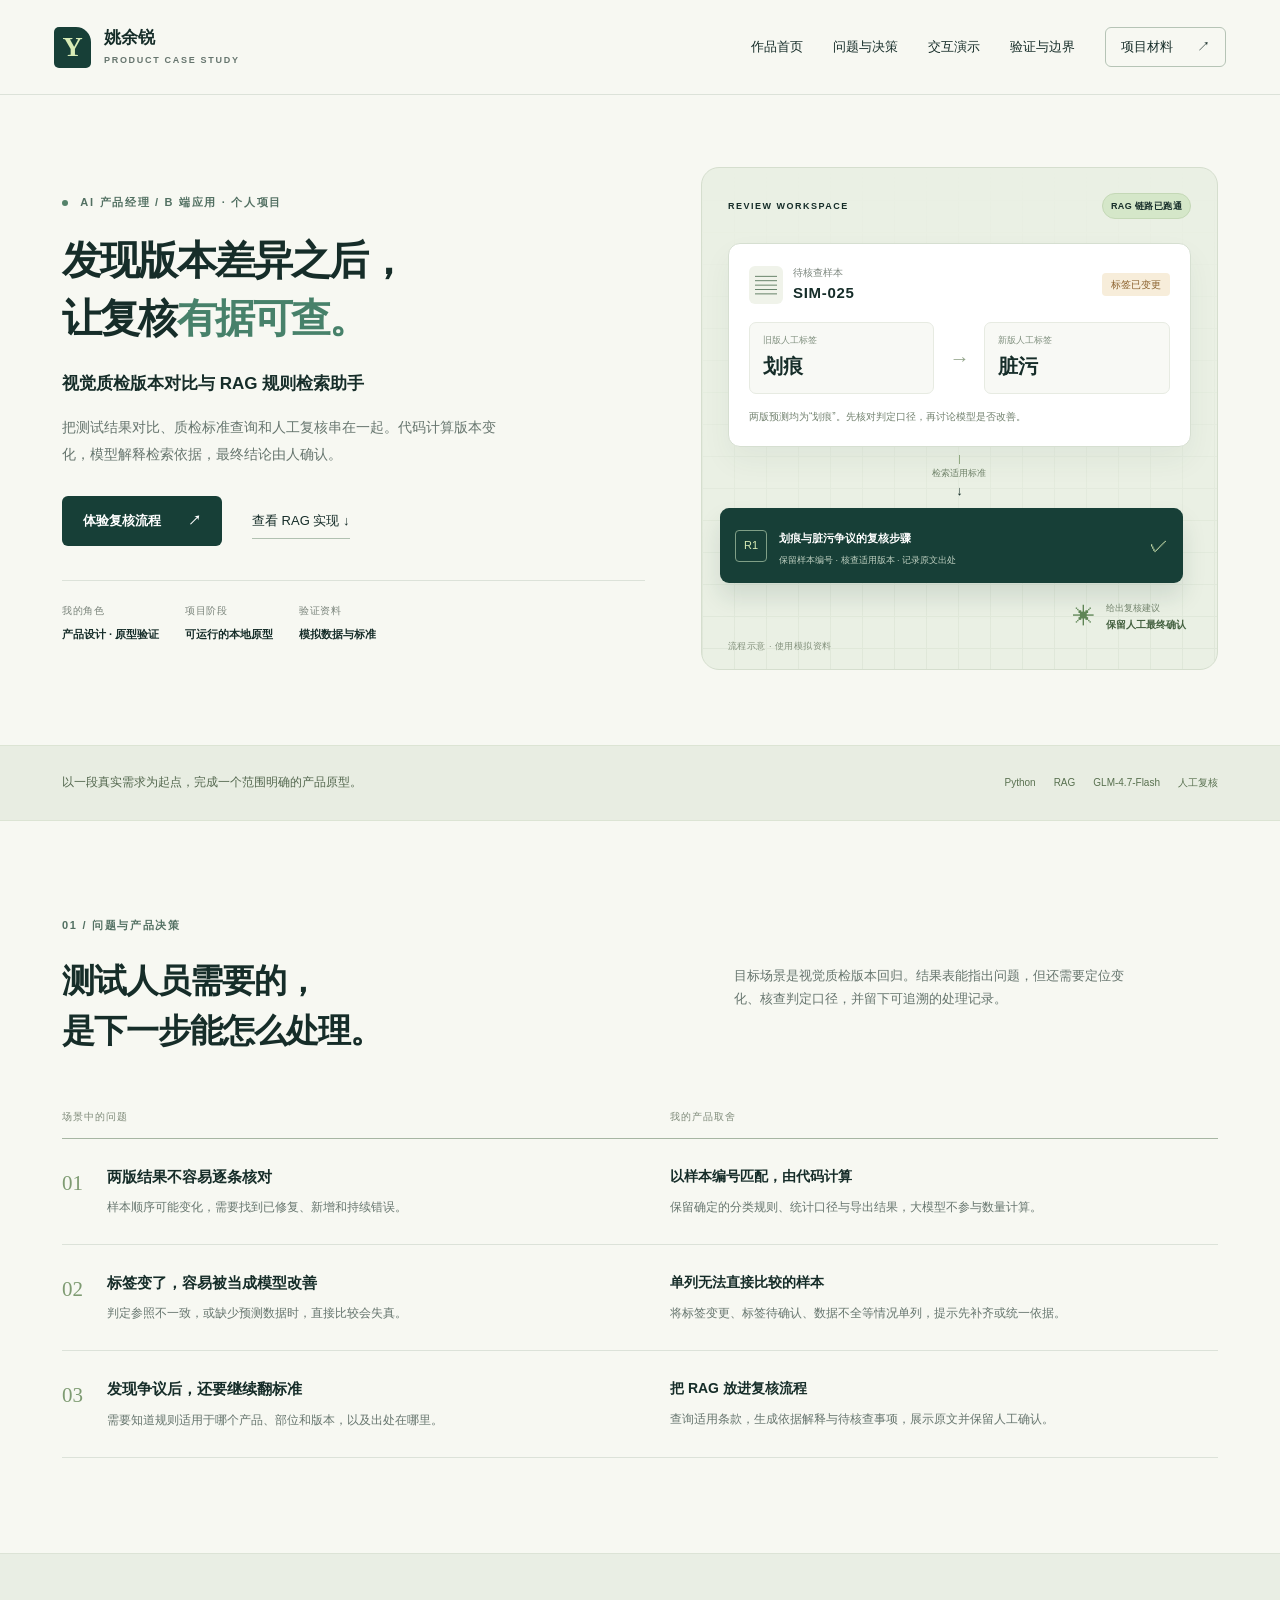
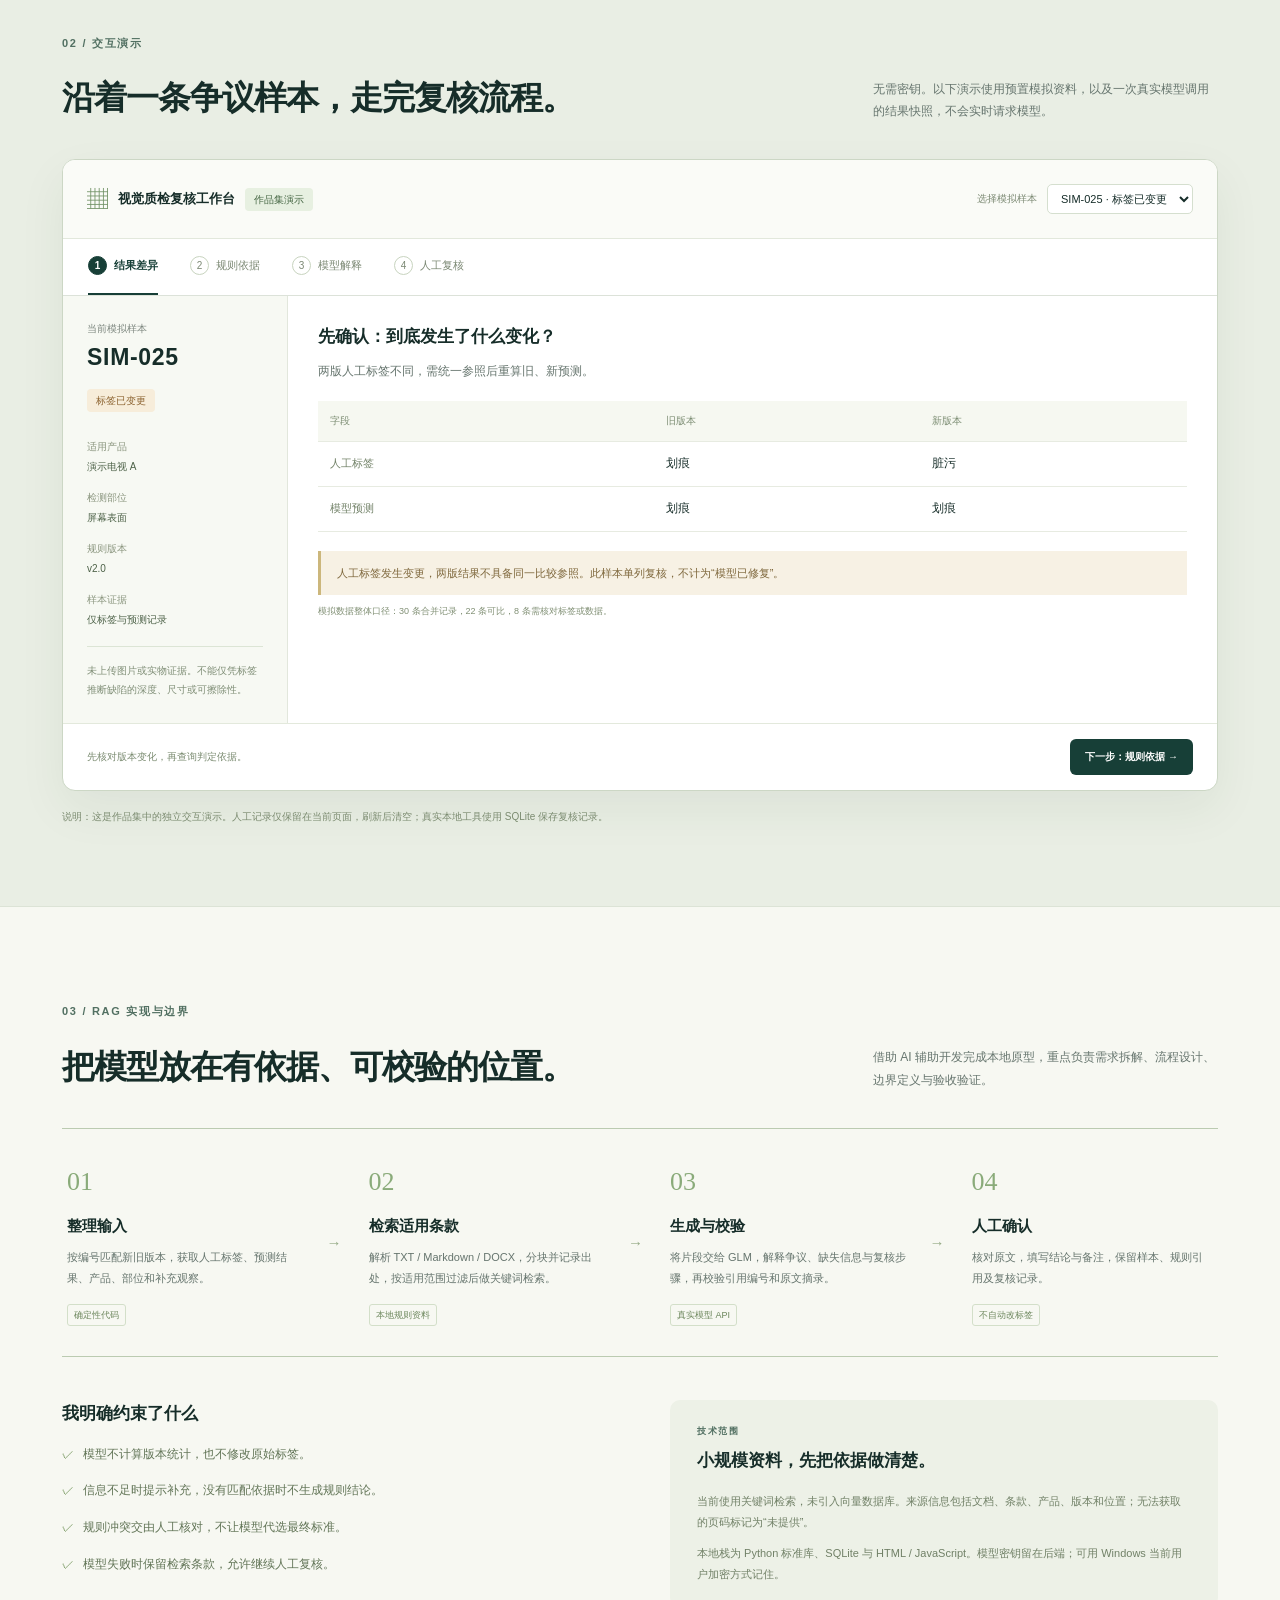
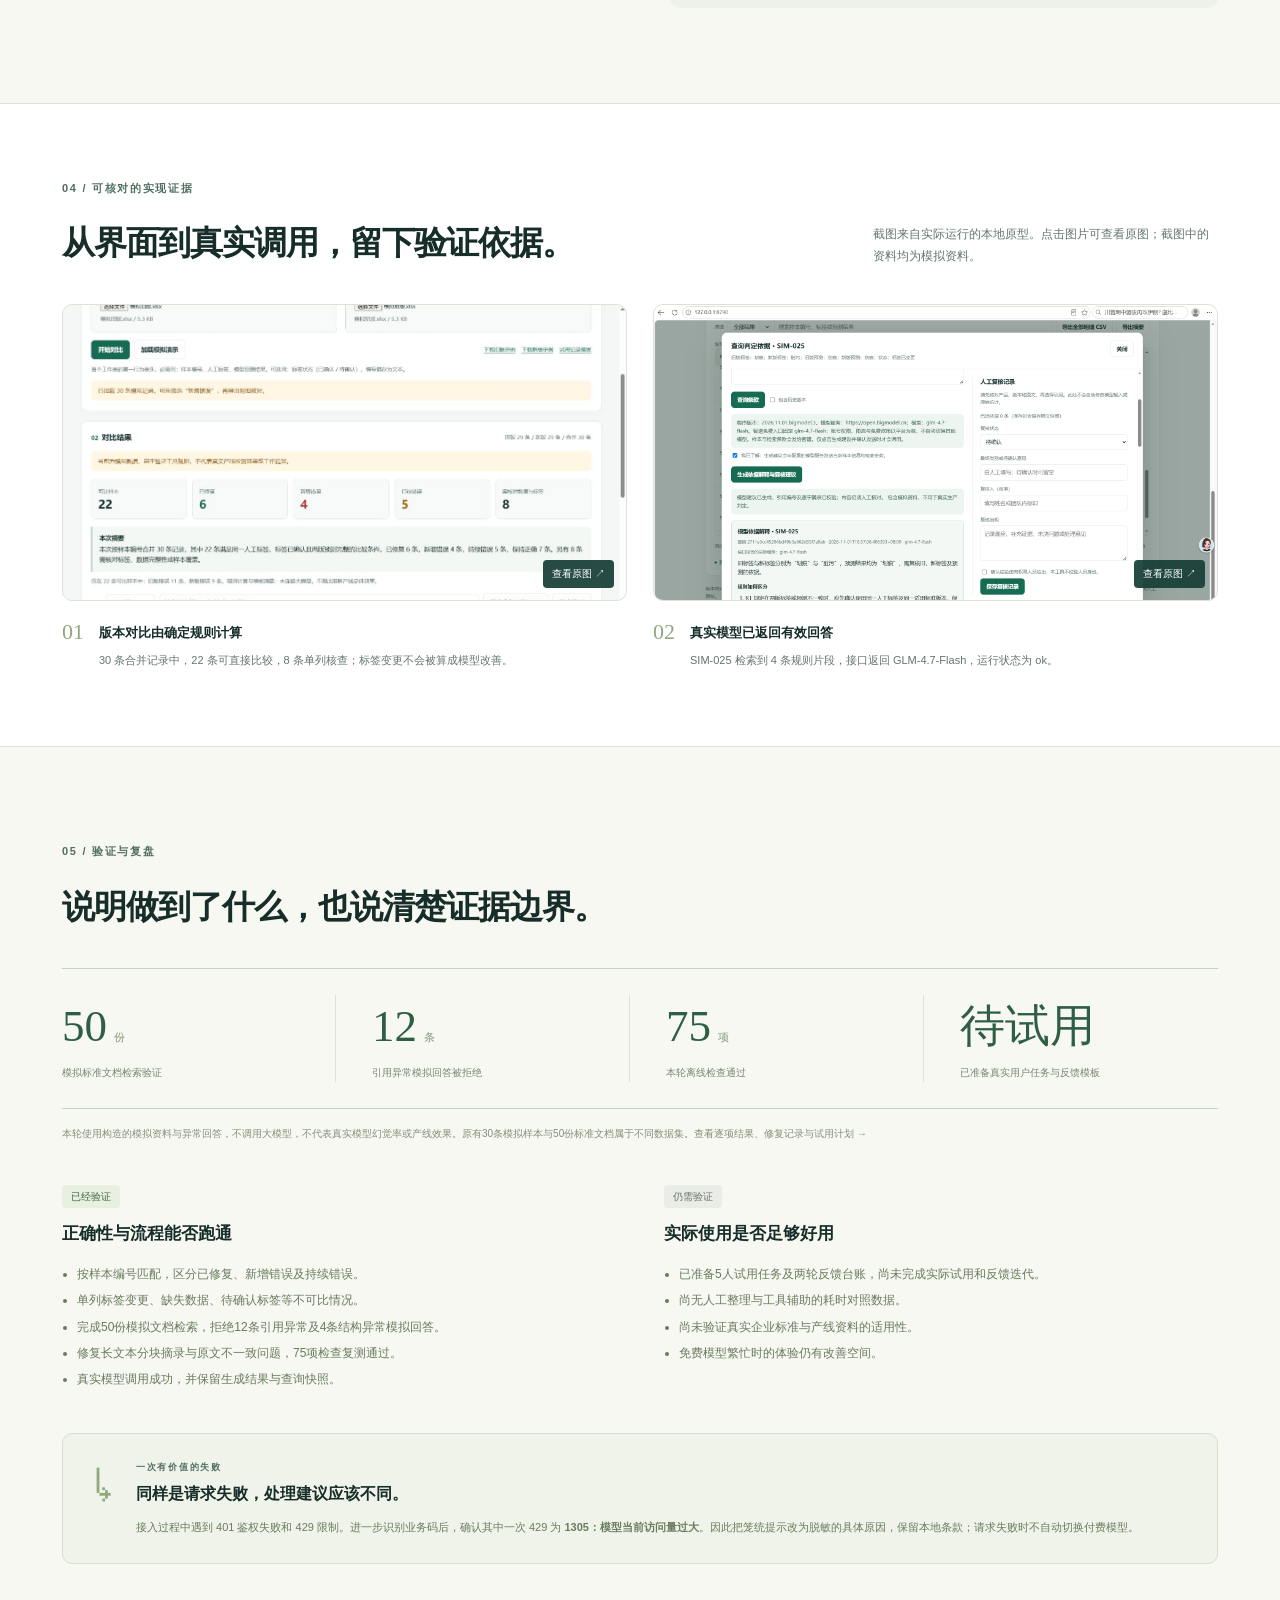
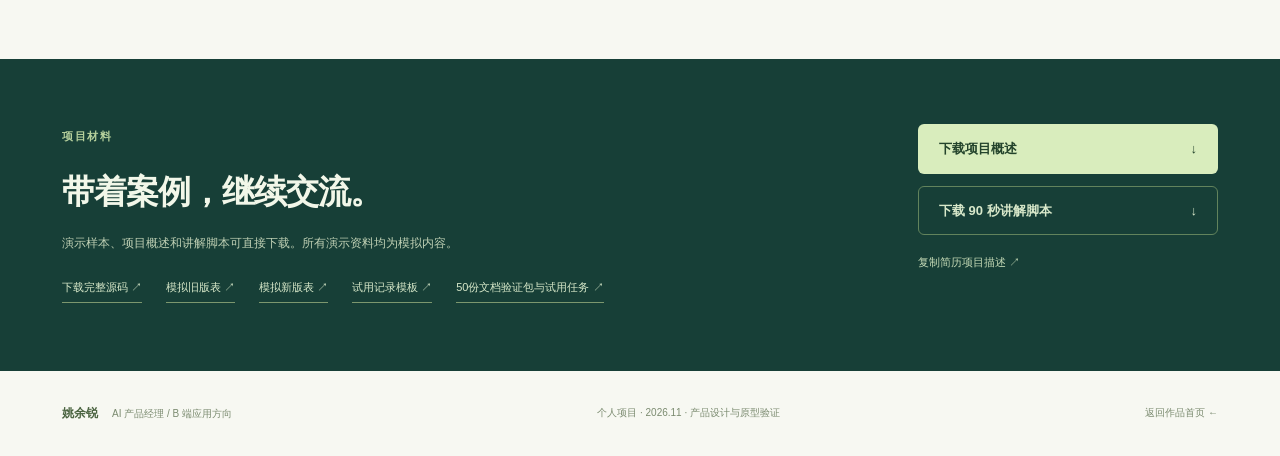
==== commit 3e73697c: "Add reproducible 50-document validation and real-user trial preparation" ====
--- a/case-study.html
+++ b/case-study.html
@@ -44,13 +44,13 @@
 
 <section class="evidence-section"><div class="wrap"><div class="section-heading"><div><p class="eyebrow">04 / 可核对的实现证据</p><h2>从界面到真实调用，留下验证依据。</h2></div><p>截图来自实际运行的本地原型。点击图片可查看原图；截图中的资料均为模拟资料。</p></div><div class="screenshots"><figure><button class="image-button" data-image="assets/comparison.png" data-caption="本地工具 · 模拟版本对比结果"><img src="assets/comparison.png" alt="本地工具模拟版本对比：22条可比样本、6条已修复、4条新增错误、5条持续错误和8条需核对记录" loading="lazy" width="1265" height="712"><span class="zoom-label">查看原图 ↗</span></button><figcaption><span>01</span><div><strong>版本对比由确定规则计算</strong><p>30 条合并记录中，22 条可直接比较，8 条单列核查；标签变更不会被算成模型改善。</p></div></figcaption></figure><figure><button class="image-button" data-image="assets/rag-success.png" data-caption="真实模型调用 · SIM-025 成功结果"><img src="assets/rag-success.png" alt="SIM-025真实调用GLM-4.7-Flash成功，模型建议已生成，引用编号及逐字摘录已校验" loading="lazy" width="1838" height="1031"><span class="zoom-label">查看原图 ↗</span></button><figcaption><span>02</span><div><strong>真实模型已返回有效回答</strong><p>SIM-025 检索到 4 条规则片段，接口返回 GLM-4.7-Flash，运行状态为 ok。</p></div></figcaption></figure></div></div></section>
 
-<section id="validation" class="section wrap"><div class="section-heading"><div><p class="eyebrow">05 / 验证与复盘</p><h2>说明做到了什么，也说清楚证据边界。</h2></div></div><div class="validation-stats"><div><b>30<span>条</span></b><p>模拟样本覆盖差异与异常场景</p></div><div><b>4<span>条</span></b><p>SIM-025 的真实检索片段</p></div><div><b>ok</b><p>一次已核验的真实生成记录</p></div><div><b>143<span>项</span></b><p>自动化流程与回归测试通过</p></div></div>
-<p class="validation-caption">数据为原型测试记录，不代表真实产线检测效果或工作提效。自动化测试包含模拟接口；真实 Windows DPAPI 测试组在受限工具环境中跳过，另提供桌面自检入口。</p>
-<div class="verification-grid"><article><span class="tag pale">已经验证</span><h3>正确性与流程能否跑通</h3><ul><li>按样本编号匹配，区分已修复、新增错误及持续错误。</li><li>单列标签变更、缺失数据、待确认标签等不可比情况。</li><li>校验规则适用范围、引用编号及逐字原文摘录。</li><li>真实模型调用成功，并保留生成结果与查询快照。</li></ul></article><article><span class="tag neutral">仍需验证</span><h3>实际使用是否足够好用</h3><ul><li>尚未完成真实测试人员的独立任务试用。</li><li>尚无人工整理与工具辅助的耗时对照数据。</li><li>尚未验证真实企业标准与产线资料的适用性。</li><li>免费模型繁忙时的体验仍有改善空间。</li></ul></article></div>
+<section id="validation" class="section wrap"><div class="section-heading"><div><p class="eyebrow">05 / 验证与复盘</p><h2>说明做到了什么，也说清楚证据边界。</h2></div></div><div class="validation-stats"><div><b>50<span>份</span></b><p>模拟标准文档检索验证</p></div><div><b>12<span>条</span></b><p>引用异常模拟回答被拒绝</p></div><div><b>75<span>项</span></b><p>本轮离线检查通过</p></div><div><b>待试用</b><p>已准备真实用户任务与反馈模板</p></div></div>
+<p class="validation-caption">本轮使用构造的模拟资料与异常回答，不调用大模型，不代表真实模型幻觉率或产线效果。原有30条模拟样本与50份标准文档属于不同数据集。<a href="validation.html">查看逐项结果、修复记录与试用计划 →</a></p>
+<div class="verification-grid"><article><span class="tag pale">已经验证</span><h3>正确性与流程能否跑通</h3><ul><li>按样本编号匹配，区分已修复、新增错误及持续错误。</li><li>单列标签变更、缺失数据、待确认标签等不可比情况。</li><li>完成50份模拟文档检索，拒绝12条引用异常及4条结构异常模拟回答。</li><li>修复长文本分块摘录与原文不一致问题，75项检查复测通过。</li><li>真实模型调用成功，并保留生成结果与查询快照。</li></ul></article><article><span class="tag neutral">仍需验证</span><h3>实际使用是否足够好用</h3><ul><li>已准备5人试用任务及两轮反馈台账，尚未完成实际试用和反馈迭代。</li><li>尚无人工整理与工具辅助的耗时对照数据。</li><li>尚未验证真实企业标准与产线资料的适用性。</li><li>免费模型繁忙时的体验仍有改善空间。</li></ul></article></div>
 <div class="lesson"><span class="lesson-mark">↳</span><div><p class="eyebrow">一次有价值的失败</p><h3>同样是请求失败，处理建议应该不同。</h3><p>接入过程中遇到 401 鉴权失败和 429 限制。进一步识别业务码后，确认其中一次 429 为 <strong>1305：模型当前访问量过大</strong>。因此把笼统提示改为脱敏的具体原因，保留本地条款；请求失败时不自动切换付费模型。</p></div></div>
 </section>
 
-<section id="materials" class="materials-section"><div class="wrap materials-inner"><div><p class="eyebrow">项目材料</p><h2>带着案例，继续交流。</h2><p>演示样本、项目概述和讲解脚本可直接下载。所有演示资料均为模拟内容。</p><div class="download-links"><a href="assets/qc-rag-source.zip" download>下载完整源码 ↗</a><a href="assets/demo-old.xlsx" download>模拟旧版表 ↗</a><a href="assets/demo-new.xlsx" download>模拟新版表 ↗</a><a href="assets/usability-test-template.xlsx" download>试用记录模板 ↗</a></div></div><div class="material-actions"><a class="button light" href="assets/project-brief.txt" download>下载项目概述 <span>↓</span></a><a class="button outline-light" href="assets/demo-script.txt" download>下载 90 秒讲解脚本 <span>↓</span></a><button class="text-light" id="copyResume">复制简历项目描述 ↗</button><span id="copyStatus" role="status" aria-live="polite"></span></div></div></section>
+<section id="materials" class="materials-section"><div class="wrap materials-inner"><div><p class="eyebrow">项目材料</p><h2>带着案例，继续交流。</h2><p>演示样本、项目概述和讲解脚本可直接下载。所有演示资料均为模拟内容。</p><div class="download-links"><a href="assets/qc-rag-source.zip" download>下载完整源码 ↗</a><a href="assets/demo-old.xlsx" download>模拟旧版表 ↗</a><a href="assets/demo-new.xlsx" download>模拟新版表 ↗</a><a href="assets/usability-test-template.xlsx" download>试用记录模板 ↗</a><a href="assets/validation-kit.zip" download>50份文档验证包与试用任务 ↗</a></div></div><div class="material-actions"><a class="button light" href="assets/project-brief.txt" download>下载项目概述 <span>↓</span></a><a class="button outline-light" href="assets/demo-script.txt" download>下载 90 秒讲解脚本 <span>↓</span></a><button class="text-light" id="copyResume">复制简历项目描述 ↗</button><span id="copyStatus" role="status" aria-live="polite"></span></div></div></section>
 <footer class="footer wrap"><div><strong>姚余锐</strong><span>AI 产品经理 / B 端应用方向</span></div><p>个人项目 · 2026.11 · 产品设计与原型验证</p><a href="index.html">返回作品首页 ←</a></footer>
 </main>
 <dialog id="imageDialog" class="image-dialog"><div class="image-dialog-bar"><span id="imageCaption"></span><button id="closeImage" aria-label="关闭原图">关闭 ×</button></div><img id="fullImage" alt=""></dialog>
